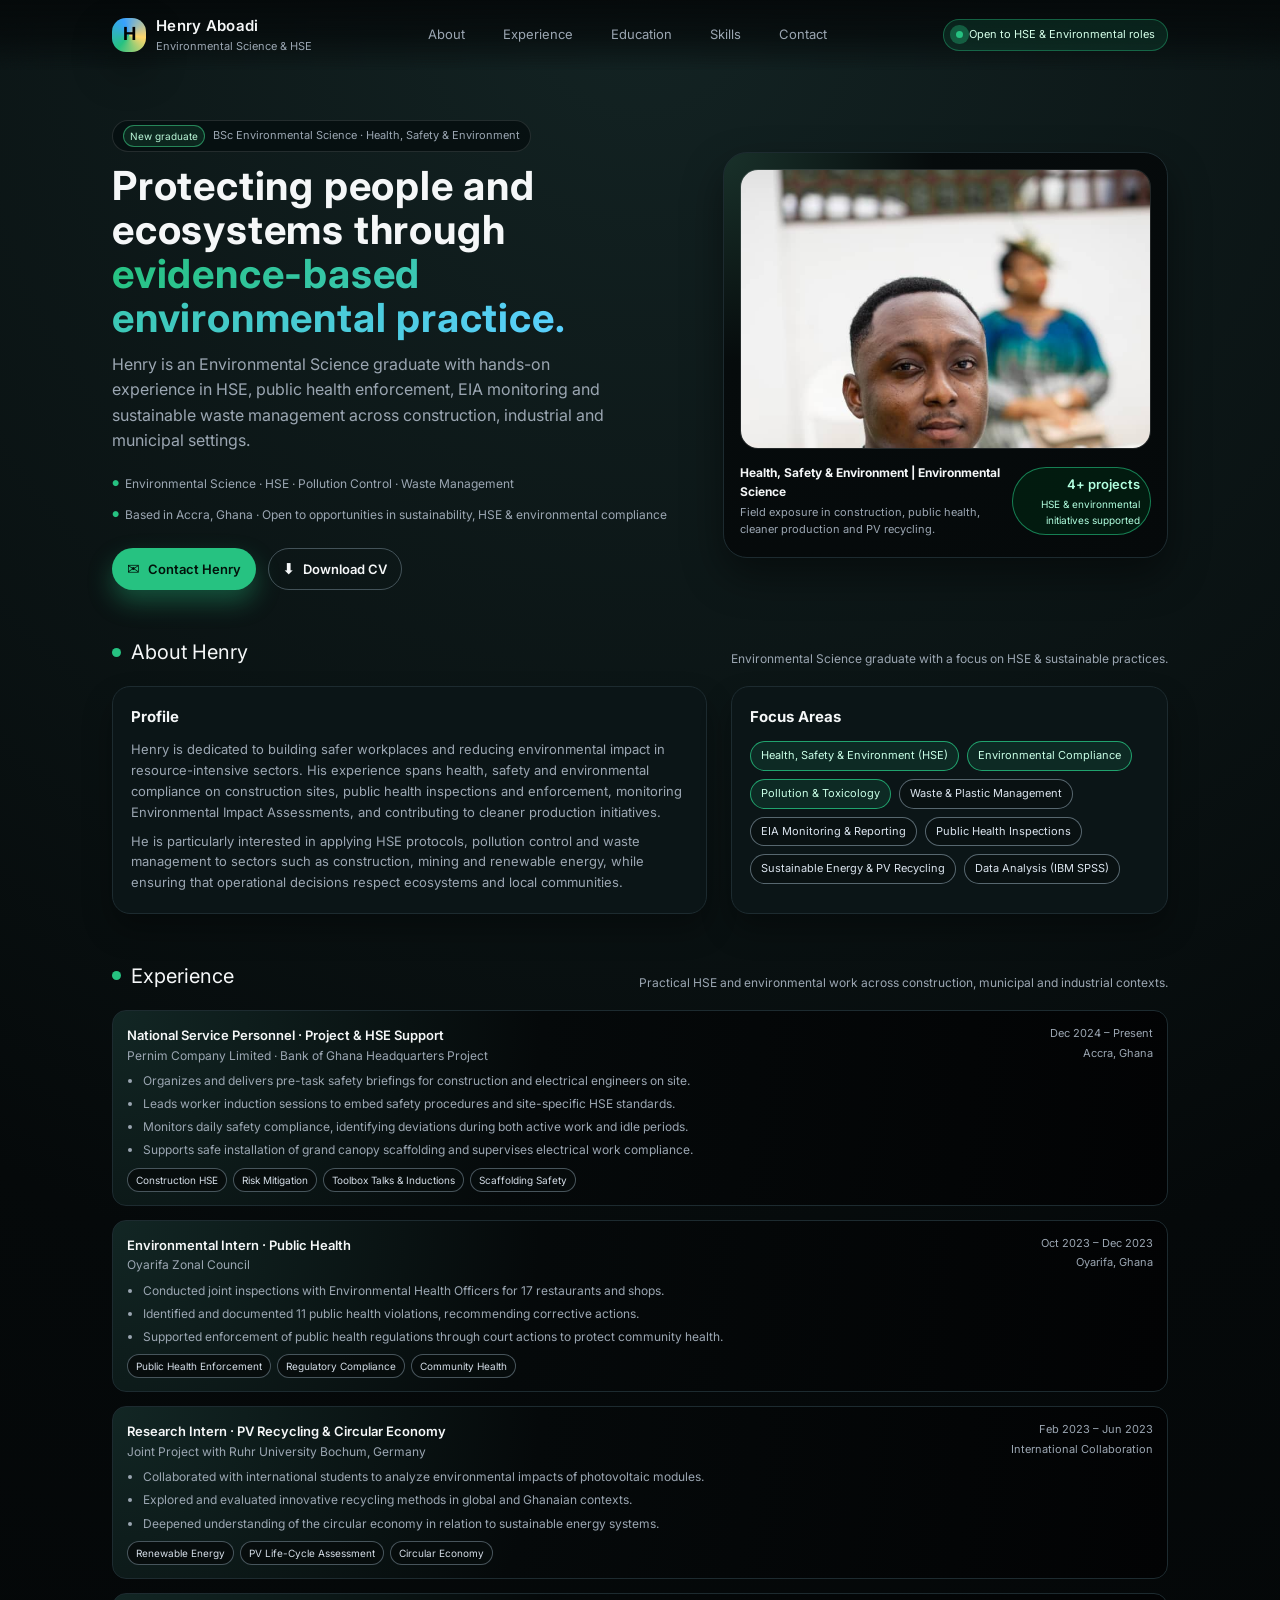
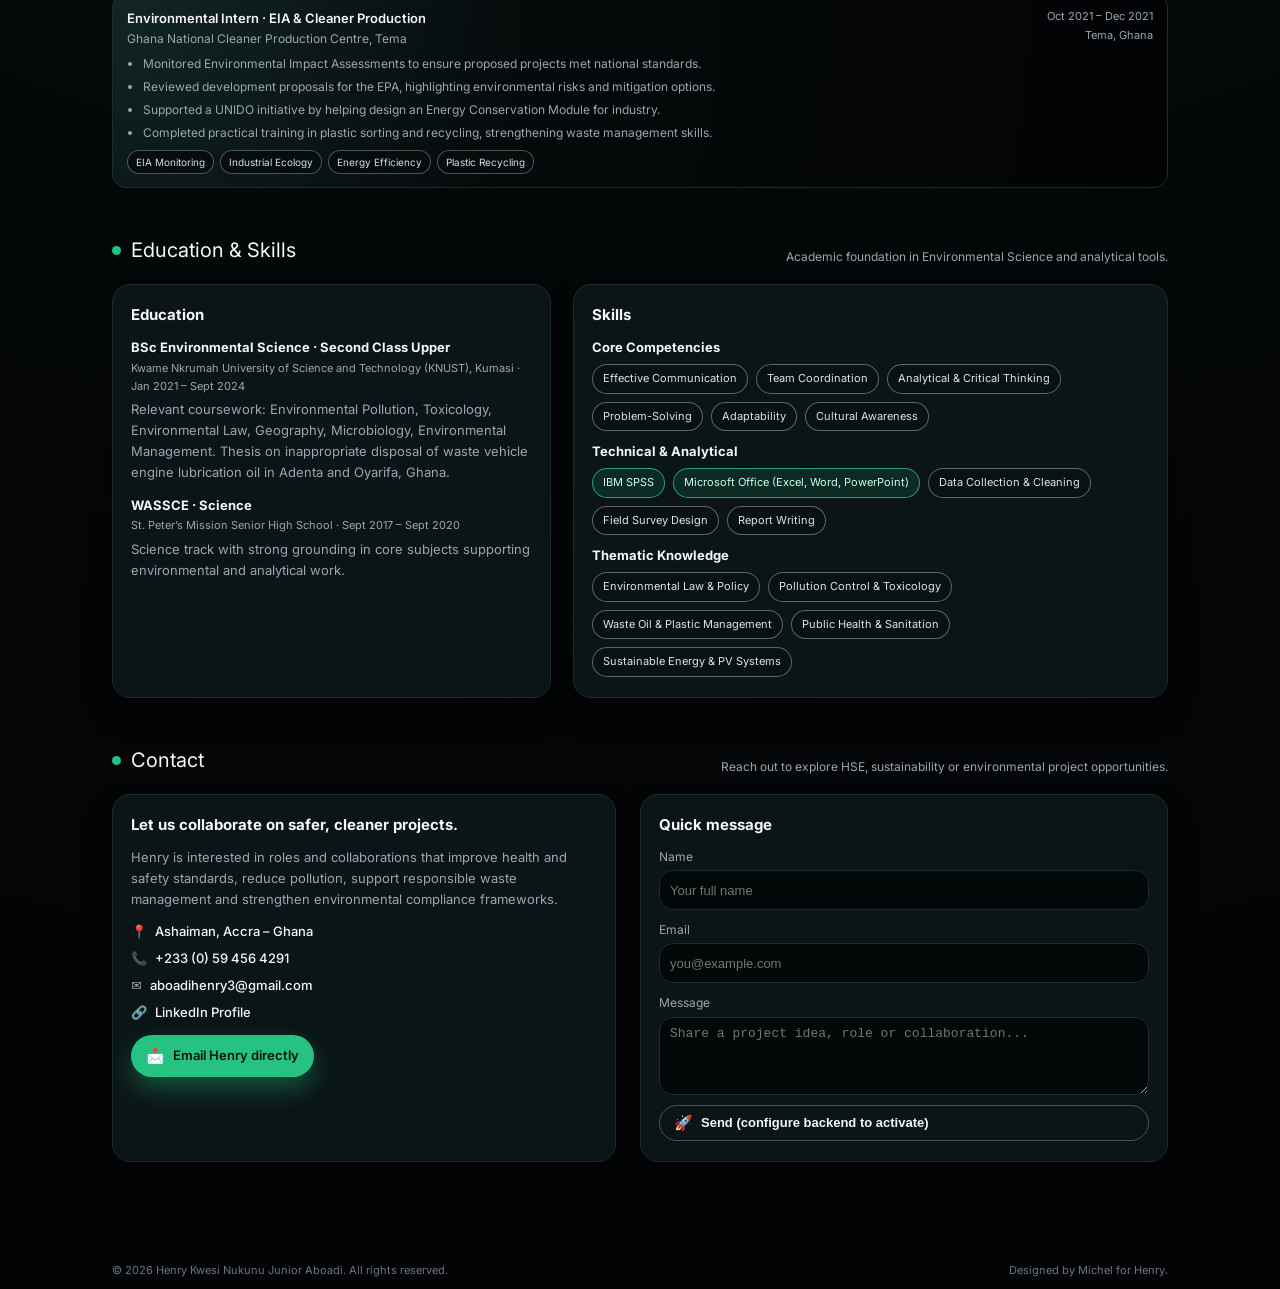
==== portfolio/index.html @ 94f95f3b "Add initial HTML structure for portfolio website" ====
<!DOCTYPE html>
<html lang="en">
<head>
  <meta charset="UTF-8" />
  <title>Henry Aboadi | Environmental Science Portfolio</title>
  <meta name="viewport" content="width=device-width, initial-scale=1.0" />
  <meta
    name="description"
    content="Portfolio of Henry Kwesi Nukunu Junior Aboadi, Environmental Science graduate specializing in HSE, environmental compliance, pollution control and waste management."
  />
  <link rel="preconnect" href="https://fonts.googleapis.com">
  <link rel="preconnect" href="https://fonts.gstatic.com" crossorigin>
  <link
    href="https://fonts.googleapis.com/css2?family=Inter:wght@300;400;500;600;700&display=swap"
    rel="stylesheet"
  />
  <style>
    :root {
      --bg: #05090a;
      --bg-alt: #0b1517;
      --card: #0f1d20;
      --accent: #26c281;
      --accent-soft: rgba(38, 194, 129, 0.12);
      --text: #f5f7f8;
      --muted: #9ba6b2;
      --border: #1d2b30;
      --danger: #ffb55a;
      --shadow-soft: 0 18px 40px rgba(0, 0, 0, 0.44);
      --radius-xl: 24px;
      --radius-lg: 18px;
      --radius-pill: 999px;
      --transition-fast: 180ms ease-out;
    }

    * {
      box-sizing: border-box;
      margin: 0;
      padding: 0;
    }

    body {
      font-family: "Inter", system-ui, -apple-system, BlinkMacSystemFont,
        "Segoe UI", sans-serif;
      background: radial-gradient(circle at top, #132323 0, #05090a 45%, #020304 100%);
      color: var(--text);
      min-height: 100vh;
      line-height: 1.6;
      scroll-behavior: smooth;
    }

    a {
      color: inherit;
      text-decoration: none;
    }

    img {
      max-width: 100%;
      display: block;
    }

    /* Layout */
    .page {
      max-width: 1120px;
      margin: 0 auto;
      padding: 20px clamp(20px, 4vw, 32px) 60px;
    }

    header {
      position: sticky;
      top: 0;
      z-index: 50;
      backdrop-filter: blur(18px);
      background: linear-gradient(
        to bottom,
        rgba(5, 9, 10, 0.95),
        rgba(5, 9, 10, 0.7),
        transparent
      );
    }

    .nav {
      max-width: 1120px;
      margin: 0 auto;
      padding: 14px clamp(20px, 4vw, 32px);
      display: flex;
      align-items: center;
      justify-content: space-between;
      gap: 16px;
    }

    .nav-left {
      display: flex;
      align-items: center;
      gap: 10px;
    }

    .nav-logo {
      width: 34px;
      height: 34px;
      border-radius: 14px;
      background: conic-gradient(
        from 220deg,
        #26c281,
        #38a1ff,
        #ffd66b,
        #26c281
      );
      display: flex;
      align-items: center;
      justify-content: center;
      box-shadow: var(--shadow-soft);
      font-size: 18px;
      font-weight: 700;
      color: #020304;
    }

    .nav-title {
      display: flex;
      flex-direction: column;
    }

    .nav-title span:first-child {
      font-size: 15px;
      font-weight: 600;
      letter-spacing: 0.02em;
    }

    .nav-title span:last-child {
      font-size: 11px;
      color: var(--muted);
    }

    .nav-links {
      display: flex;
      gap: 18px;
      font-size: 13px;
      color: var(--muted);
    }

    .nav-links a {
      padding: 6px 10px;
      border-radius: 999px;
      transition: background var(--transition-fast), color var(--transition-fast),
        transform var(--transition-fast);
    }

    .nav-links a:hover {
      background: rgba(255, 255, 255, 0.06);
      color: var(--text);
      transform: translateY(-1px);
    }

    .nav-cta {
      display: flex;
      align-items: center;
      gap: 10px;
    }

    .pill {
      padding: 6px 12px;
      border-radius: var(--radius-pill);
      background: var(--accent-soft);
      border: 1px solid rgba(38, 194, 129, 0.4);
      font-size: 11px;
      color: #d5ffe9;
      display: inline-flex;
      align-items: center;
      gap: 6px;
    }

    .pill-dot {
      width: 7px;
      height: 7px;
      border-radius: 999px;
      background: var(--accent);
      box-shadow: 0 0 0 6px rgba(38, 194, 129, 0.36);
    }

    .btn {
      border-radius: var(--radius-pill);
      font-size: 13px;
      padding: 8px 14px;
      border: 1px solid transparent;
      display: inline-flex;
      align-items: center;
      gap: 8px;
      cursor: pointer;
      background: var(--accent);
      color: #02120a;
      font-weight: 600;
      box-shadow: 0 12px 25px rgba(38, 194, 129, 0.35);
      transition: transform 160ms ease-out, box-shadow 160ms ease-out,
        background 160ms ease-out;
    }

    .btn span.icon {
      display: inline-flex;
      font-size: 15px;
    }

    .btn:hover {
      transform: translateY(-2px);
      box-shadow: 0 16px 36px rgba(38, 194, 129, 0.45);
      background: #31d78f;
    }

    .btn-ghost {
      background: transparent;
      color: var(--text);
      box-shadow: none;
      border-color: rgba(151, 173, 188, 0.4);
    }

    .btn-ghost:hover {
      background: rgba(255, 255, 255, 0.06);
      border-color: rgba(255, 255, 255, 0.4);
    }

    /* Hero */

    .hero {
      margin-top: 30px;
      display: grid;
      grid-template-columns: minmax(0, 3fr) minmax(0, 2.3fr);
      gap: 30px;
      align-items: center;
    }

    .hero-eyebrow {
      display: inline-flex;
      align-items: center;
      gap: 8px;
      padding: 4px 10px;
      border-radius: var(--radius-pill);
      border: 1px solid rgba(255, 255, 255, 0.12);
      background: rgba(6, 15, 16, 0.88);
      color: var(--muted);
      font-size: 11px;
      margin-bottom: 12px;
    }

    .hero-eyebrow span.badge {
      font-size: 10px;
      padding: 2px 6px;
      border-radius: var(--radius-pill);
      background: rgba(58, 199, 128, 0.12);
      color: #baf7d8;
      border: 1px solid rgba(58, 199, 128, 0.6);
    }

    .hero-title {
      font-size: clamp(32px, 4vw, 40px);
      line-height: 1.1;
      margin-bottom: 12px;
      letter-spacing: 0.02em;
    }

    .hero-title span.accent {
      background: linear-gradient(120deg, #26c281, #5ad0ff);
      -webkit-background-clip: text;
      color: transparent;
    }

    .hero-subtitle {
      font-size: 16px;
      color: var(--muted);
      margin-bottom: 20px;
      max-width: 520px;
    }

    .hero-meta {
      display: flex;
      flex-wrap: wrap;
      gap: 12px;
      margin-bottom: 24px;
      font-size: 12px;
      color: var(--muted);
    }

    .hero-meta span {
      display: inline-flex;
      align-items: center;
      gap: 6px;
    }

    .hero-meta span::before {
      content: "●";
      font-size: 8px;
      color: var(--accent);
    }

    .hero-actions {
      display: flex;
      flex-wrap: wrap;
      gap: 12px;
    }

    .hero-right {
      position: relative;
    }

    .hero-card {
      border-radius: var(--radius-xl);
      overflow: hidden;
      background: radial-gradient(circle at top left, #19312a 0, #060b0c 35%, #05090a 100%);
      border: 1px solid var(--border);
      box-shadow: var(--shadow-soft);
      padding: 16px 16px 18px;
    }

    .hero-photo {
      border-radius: 18px;
      overflow: hidden;
      border: 1px solid rgba(255, 255, 255, 0.12);
      max-height: 280px;
    }

    .hero-photo img {
      width: 100%;
      height: 100%;
      object-fit: cover;
    }

    .hero-card-footer {
      margin-top: 14px;
      display: flex;
      justify-content: space-between;
      align-items: center;
      gap: 12px;
      font-size: 11px;
      color: var(--muted);
    }

    .hero-tagline {
      display: flex;
      flex-direction: column;
      gap: 2px;
    }

    .hero-tagline strong {
      font-size: 12px;
      color: var(--text);
    }

    .stat-chip {
      padding: 6px 10px;
      border-radius: var(--radius-pill);
      background: rgba(3, 29, 16, 0.9);
      border: 1px solid rgba(35, 196, 129, 0.6);
      color: #b2ffe0;
      display: inline-flex;
      flex-direction: column;
      gap: 2px;
      text-align: right;
    }

    .stat-chip span.value {
      font-size: 13px;
      font-weight: 600;
    }

    .stat-chip span.label {
      font-size: 10px;
    }

    /* Sections */

    section {
      margin-top: 46px;
    }

    .section-header {
      display: flex;
      justify-content: space-between;
      align-items: flex-end;
      gap: 12px;
      margin-bottom: 18px;
    }

    .section-title {
      font-size: 20px;
      display: flex;
      align-items: center;
      gap: 10px;
    }

    .section-title span.dot {
      width: 9px;
      height: 9px;
      border-radius: 999px;
      background: var(--accent);
    }

    .section-caption {
      font-size: 12px;
      color: var(--muted);
    }

    /* About */

    .about-grid {
      display: grid;
      grid-template-columns: minmax(0, 3fr) minmax(0, 2.2fr);
      gap: 24px;
    }

    .card {
      background: var(--bg-alt);
      border-radius: var(--radius-lg);
      border: 1px solid var(--border);
      padding: 18px 18px 20px;
      box-shadow: 0 16px 30px rgba(0, 0, 0, 0.32);
    }

    .card h3 {
      font-size: 15px;
      margin-bottom: 10px;
    }

    .card p {
      font-size: 13px;
      color: var(--muted);
    }

    .pill-row {
      display: flex;
      flex-wrap: wrap;
      gap: 8px;
      margin-top: 12px;
    }

    .chip {
      padding: 5px 10px;
      border-radius: var(--radius-pill);
      border: 1px solid rgba(151, 173, 188, 0.55);
      background: rgba(9, 17, 18, 0.9);
      font-size: 11px;
      color: #dbe4ee;
    }

    .chip.accent {
      border-color: rgba(38, 194, 129, 0.8);
      background: rgba(38, 194, 129, 0.12);
      color: #c9ffe7;
    }

    /* Experience */

    .timeline {
      display: grid;
      gap: 14px;
    }

    .timeline-item {
      border-radius: calc(var(--radius-lg) - 4px);
      border: 1px solid var(--border);
      background: radial-gradient(circle at top left, #122624 0, #05090a 40%, #020304 100%);
      padding: 14px 14px 13px;
      position: relative;
      overflow: hidden;
    }

    .timeline-item::before {
      content: "";
      position: absolute;
      inset: 0;
      background: linear-gradient(
        120deg,
        rgba(38, 194, 129, 0.16),
        transparent 38%
      );
      opacity: 0;
      pointer-events: none;
      transition: opacity var(--transition-fast);
    }

    .timeline-item:hover::before {
      opacity: 1;
    }

    .timeline-header {
      display: flex;
      justify-content: space-between;
      gap: 12px;
      margin-bottom: 4px;
    }

    .timeline-role {
      font-size: 13px;
      font-weight: 600;
    }

    .timeline-company {
      font-size: 12px;
      color: var(--muted);
    }

    .timeline-meta {
      font-size: 11px;
      color: var(--muted);
      display: flex;
      flex-direction: column;
      align-items: flex-end;
      gap: 2px;
    }

    .timeline-tags {
      margin-top: 8px;
      display: flex;
      flex-wrap: wrap;
      gap: 6px;
    }

    .timeline-tags span {
      font-size: 10px;
      padding: 3px 8px;
      border-radius: var(--radius-pill);
      border: 1px solid rgba(151, 173, 188, 0.45);
      color: #d4dde7;
      background: rgba(7, 13, 13, 0.9);
    }

    .timeline ul {
      margin-top: 6px;
      padding-left: 16px;
      font-size: 12px;
      color: var(--muted);
    }

    .timeline li {
      margin-bottom: 4px;
    }

    /* Education + Skills */

    .two-col {
      display: grid;
      grid-template-columns: minmax(0, 1.7fr) minmax(0, 2.3fr);
      gap: 22px;
    }

    .edu-item {
      font-size: 13px;
      margin-bottom: 12px;
    }

    .edu-item strong {
      display: block;
      margin-bottom: 2px;
    }

    .edu-meta {
      font-size: 11px;
      color: var(--muted);
      margin-bottom: 4px;
    }

    .skills-grid {
      display: grid;
      gap: 10px;
    }

    .skill-group h4 {
      font-size: 13px;
      margin-bottom: 6px;
    }

    .skill-group .pill-row {
      margin-top: 4px;
    }

    /* Contact */

    .contact-layout {
      display: grid;
      grid-template-columns: minmax(0, 2.1fr) minmax(0, 2.2fr);
      gap: 24px;
    }

    .contact-card p {
      font-size: 13px;
      color: var(--muted);
      margin-bottom: 12px;
    }

    .contact-details {
      font-size: 13px;
      display: grid;
      gap: 6px;
      margin-bottom: 12px;
    }

    .contact-details span {
      display: inline-flex;
      align-items: center;
      gap: 8px;
      color: var(--muted);
    }

    .contact-details span strong {
      color: var(--text);
      font-weight: 500;
    }

    .contact-form {
      display: grid;
      gap: 10px;
      font-size: 12px;
    }

    .field {
      display: grid;
      gap: 4px;
    }

    .field label {
      color: var(--muted);
    }

    .field input,
    .field textarea {
      border-radius: 14px;
      border: 1px solid var(--border);
      background: rgba(2, 7, 7, 0.9);
      color: var(--text);
      font-size: 13px;
      padding: 8px 10px;
      outline: none;
      resize: vertical;
      min-height: 40px;
    }

    .field input:focus,
    .field textarea:focus {
      border-color: rgba(38, 194, 129, 0.9);
      box-shadow: 0 0 0 1px rgba(38, 194, 129, 0.3);
    }

    footer {
      max-width: 1120px;
      margin: 40px auto 10px;
      padding: 0 clamp(20px, 4vw, 32px);
      font-size: 11px;
      color: var(--muted);
      display: flex;
      flex-wrap: wrap;
      justify-content: space-between;
      gap: 8px;
      opacity: 0.7;
    }

    /* Responsive */

    @media (max-width: 880px) {
      .hero,
      .about-grid,
      .two-col,
      .contact-layout {
        grid-template-columns: minmax(0, 1fr);
      }

      .hero {
        margin-top: 24px;
      }

      .hero-right {
        order: -1;
      }

      .hero-card {
        max-width: 420px;
        margin: 0 auto;
      }
    }

    @media (max-width: 720px) {
      .nav {
        padding-inline: 18px;
      }

      .nav-links {
        display: none;
      }

      .page {
        padding-inline: 18px;
      }

      .hero-actions {
        flex-direction: column;
        align-items: stretch;
      }

      .btn,
      .btn-ghost {
        justify-content: center;
        width: 100%;
      }
    }
  </style>
</head>
<body>
  <header>
    <nav class="nav">
      <div class="nav-left">
        <div class="nav-logo">H</div>
        <div class="nav-title">
          <span>Henry Aboadi</span>
          <span>Environmental Science &amp; HSE</span>
        </div>
      </div>
      <div class="nav-links">
        <a href="#about">About</a>
        <a href="#experience">Experience</a>
        <a href="#education">Education</a>
        <a href="#skills">Skills</a>
        <a href="#contact">Contact</a>
      </div>
      <div class="nav-cta">
        <div class="pill">
          <span class="pill-dot"></span>
          Open to HSE &amp; Environmental roles
        </div>
      </div>
    </nav>
  </header>

  <main class="page">
    <!-- Hero -->
    <section class="hero" id="top">
      <div class="hero-left">
        <div class="hero-eyebrow">
          <span class="badge">New graduate</span>
          BSc Environmental Science · Health, Safety &amp; Environment
        </div>
        <h1 class="hero-title">
          Protecting people and ecosystems through
          <span class="accent">evidence-based environmental practice.</span>
        </h1>
        <p class="hero-subtitle">
          Henry is an Environmental Science graduate with hands-on experience in HSE,
          public health enforcement, EIA monitoring and sustainable waste management
          across construction, industrial and municipal settings.
        </p>
        <div class="hero-meta">
          <span>Environmental Science · HSE · Pollution Control · Waste Management</span>
          <span>Based in Accra, Ghana · Open to opportunities in sustainability, HSE &amp; environmental compliance</span>
        </div>
        <div class="hero-actions">
          <a href="mailto:aboadihenry3@gmail.com" class="btn">
            <span class="icon">✉️</span>
            Contact Henry
          </a>
          <a href="HENRY ABOADI-CV & Certificate.pdf" class="btn btn-ghost" target="_blank">
            <span class="icon">⬇️</span>
            Download CV
          </a>
        </div>
      </div>

      <div class="hero-right">
        <article class="hero-card" aria-label="Portrait of Henry Aboadi">
          <div class="hero-photo">
            <img src="image/Henry_Aboadi.jpg" alt="Henry Aboadi at an event" />
          </div>
          <div class="hero-card-footer">
            <div class="hero-tagline">
              <strong>Health, Safety &amp; Environment | Environmental Science</strong>
              <span>Field exposure in construction, public health, cleaner production and PV recycling.</span>
            </div>
            <div class="stat-chip">
              <span class="value">4+ projects</span>
              <span class="label">HSE &amp; environmental initiatives supported</span>
            </div>
          </div>
        </article>
      </div>
    </section>

    <!-- About -->
    <section id="about">
      <div class="section-header">
        <div class="section-title">
          <span class="dot"></span>
          <span>About Henry</span>
        </div>
        <p class="section-caption">Environmental Science graduate with a focus on HSE &amp; sustainable practices.</p>
      </div>

      <div class="about-grid">
        <article class="card">
          <h3>Profile</h3>
          <p>
            Henry is dedicated to building safer workplaces and reducing environmental impact in
            resource-intensive sectors. His experience spans health, safety and environmental
            compliance on construction sites, public health inspections and enforcement, monitoring
            Environmental Impact Assessments, and contributing to cleaner production initiatives.
          </p>
          <p style="margin-top:8px;">
            He is particularly interested in applying HSE protocols, pollution control and waste
            management to sectors such as construction, mining and renewable energy, while ensuring
            that operational decisions respect ecosystems and local communities.
          </p>
        </article>

        <article class="card">
          <h3>Focus Areas</h3>
          <div class="pill-row">
            <span class="chip accent">Health, Safety &amp; Environment (HSE)</span>
            <span class="chip accent">Environmental Compliance</span>
            <span class="chip accent">Pollution &amp; Toxicology</span>
            <span class="chip">Waste &amp; Plastic Management</span>
            <span class="chip">EIA Monitoring &amp; Reporting</span>
            <span class="chip">Public Health Inspections</span>
            <span class="chip">Sustainable Energy &amp; PV Recycling</span>
            <span class="chip">Data Analysis (IBM SPSS)</span>
          </div>
        </article>
      </div>
    </section>

    <!-- Experience -->
    <section id="experience">
      <div class="section-header">
        <div class="section-title">
          <span class="dot"></span>
          <span>Experience</span>
        </div>
        <p class="section-caption">Practical HSE and environmental work across construction, municipal and industrial contexts.</p>
      </div>

      <div class="timeline">
        <!-- Pernim -->
        <article class="timeline-item">
          <div class="timeline-header">
            <div>
              <div class="timeline-role">National Service Personnel · Project &amp; HSE Support</div>
              <div class="timeline-company">Pernim Company Limited · Bank of Ghana Headquarters Project</div>
            </div>
            <div class="timeline-meta">
              <span>Dec 2024 – Present</span>
              <span>Accra, Ghana</span>
            </div>
          </div>
          <ul>
            <li>Organizes and delivers pre-task safety briefings for construction and electrical engineers on site.</li>
            <li>Leads worker induction sessions to embed safety procedures and site-specific HSE standards.</li>
            <li>Monitors daily safety compliance, identifying deviations during both active work and idle periods.</li>
            <li>Supports safe installation of grand canopy scaffolding and supervises electrical work compliance.</li>
          </ul>
          <div class="timeline-tags">
            <span>Construction HSE</span>
            <span>Risk Mitigation</span>
            <span>Toolbox Talks &amp; Inductions</span>
            <span>Scaffolding Safety</span>
          </div>
        </article>

        <!-- Oyarifa Zonal Council -->
        <article class="timeline-item">
          <div class="timeline-header">
            <div>
              <div class="timeline-role">Environmental Intern · Public Health</div>
              <div class="timeline-company">Oyarifa Zonal Council</div>
            </div>
            <div class="timeline-meta">
              <span>Oct 2023 – Dec 2023</span>
              <span>Oyarifa, Ghana</span>
            </div>
          </div>
          <ul>
            <li>Conducted joint inspections with Environmental Health Officers for 17 restaurants and shops.</li>
            <li>Identified and documented 11 public health violations, recommending corrective actions.</li>
            <li>Supported enforcement of public health regulations through court actions to protect community health.</li>
          </ul>
          <div class="timeline-tags">
            <span>Public Health Enforcement</span>
            <span>Regulatory Compliance</span>
            <span>Community Health</span>
          </div>
        </article>

        <!-- PV Recycling / Bochum -->
        <article class="timeline-item">
          <div class="timeline-header">
            <div>
              <div class="timeline-role">Research Intern · PV Recycling &amp; Circular Economy</div>
              <div class="timeline-company">Joint Project with Ruhr University Bochum, Germany</div>
            </div>
            <div class="timeline-meta">
              <span>Feb 2023 – Jun 2023</span>
              <span>International Collaboration</span>
            </div>
          </div>
          <ul>
            <li>Collaborated with international students to analyze environmental impacts of photovoltaic modules.</li>
            <li>Explored and evaluated innovative recycling methods in global and Ghanaian contexts.</li>
            <li>Deepened understanding of the circular economy in relation to sustainable energy systems.</li>
          </ul>
          <div class="timeline-tags">
            <span>Renewable Energy</span>
            <span>PV Life-Cycle Assessment</span>
            <span>Circular Economy</span>
          </div>
        </article>

        <!-- GNCP -->
        <article class="timeline-item">
          <div class="timeline-header">
            <div>
              <div class="timeline-role">Environmental Intern · EIA &amp; Cleaner Production</div>
              <div class="timeline-company">Ghana National Cleaner Production Centre, Tema</div>
            </div>
            <div class="timeline-meta">
              <span>Oct 2021 – Dec 2021</span>
              <span>Tema, Ghana</span>
            </div>
          </div>
          <ul>
            <li>Monitored Environmental Impact Assessments to ensure proposed projects met national standards.</li>
            <li>Reviewed development proposals for the EPA, highlighting environmental risks and mitigation options.</li>
            <li>Supported a UNIDO initiative by helping design an Energy Conservation Module for industry.</li>
            <li>Completed practical training in plastic sorting and recycling, strengthening waste management skills.</li>
          </ul>
          <div class="timeline-tags">
            <span>EIA Monitoring</span>
            <span>Industrial Ecology</span>
            <span>Energy Efficiency</span>
            <span>Plastic Recycling</span>
          </div>
        </article>
      </div>
    </section>

    <!-- Education & Skills -->
    <section id="education">
      <div class="section-header">
        <div class="section-title">
          <span class="dot"></span>
          <span>Education &amp; Skills</span>
        </div>
        <p class="section-caption">Academic foundation in Environmental Science and analytical tools.</p>
      </div>

      <div class="two-col">
        <article class="card">
          <h3>Education</h3>
          <div class="edu-item">
            <strong>BSc Environmental Science · Second Class Upper</strong>
            <div class="edu-meta">
              Kwame Nkrumah University of Science and Technology (KNUST), Kumasi · Jan 2021 – Sept 2024
            </div>
            <p>
              Relevant coursework: Environmental Pollution, Toxicology, Environmental Law, Geography, Microbiology,
              Environmental Management. Thesis on inappropriate disposal of waste vehicle engine lubrication oil in Adenta
              and Oyarifa, Ghana.
            </p>
          </div>

          <div class="edu-item">
            <strong>WASSCE · Science</strong>
            <div class="edu-meta">
              St. Peter’s Mission Senior High School · Sept 2017 – Sept 2020
            </div>
            <p>Science track with strong grounding in core subjects supporting environmental and analytical work.</p>
          </div>
        </article>

        <article class="card" id="skills">
          <h3>Skills</h3>
          <div class="skills-grid">
            <div class="skill-group">
              <h4>Core Competencies</h4>
              <div class="pill-row">
                <span class="chip">Effective Communication</span>
                <span class="chip">Team Coordination</span>
                <span class="chip">Analytical &amp; Critical Thinking</span>
                <span class="chip">Problem-Solving</span>
                <span class="chip">Adaptability</span>
                <span class="chip">Cultural Awareness</span>
              </div>
            </div>
            <div class="skill-group">
              <h4>Technical &amp; Analytical</h4>
              <div class="pill-row">
                <span class="chip accent">IBM SPSS</span>
                <span class="chip accent">Microsoft Office (Excel, Word, PowerPoint)</span>
                <span class="chip">Data Collection &amp; Cleaning</span>
                <span class="chip">Field Survey Design</span>
                <span class="chip">Report Writing</span>
              </div>
            </div>
            <div class="skill-group">
              <h4>Thematic Knowledge</h4>
              <div class="pill-row">
                <span class="chip">Environmental Law &amp; Policy</span>
                <span class="chip">Pollution Control &amp; Toxicology</span>
                <span class="chip">Waste Oil &amp; Plastic Management</span>
                <span class="chip">Public Health &amp; Sanitation</span>
                <span class="chip">Sustainable Energy &amp; PV Systems</span>
              </div>
            </div>
          </div>
        </article>
      </div>
    </section>

    <!-- Contact -->
    <section id="contact">
      <div class="section-header">
        <div class="section-title">
          <span class="dot"></span>
          <span>Contact</span>
        </div>
        <p class="section-caption">Reach out to explore HSE, sustainability or environmental project opportunities.</p>
      </div>

      <div class="contact-layout">
        <article class="card contact-card">
          <h3>Let us collaborate on safer, cleaner projects.</h3>
          <p>
            Henry is interested in roles and collaborations that improve health and safety standards, reduce pollution,
            support responsible waste management and strengthen environmental compliance frameworks.
          </p>

          <div class="contact-details">
            <span>
              📍 <strong>Ashaiman, Accra – Ghana</strong>
            </span>
            <span>
              📞 <strong>+233 (0) 59 456 4291</strong>
            </span>
            <span>
              ✉️ <a href="mailto:aboadihenry3@gmail.com"><strong>aboadihenry3@gmail.com</strong></a>
            </span>
            <span>
              🔗 <a href="https://www.linkedin.com/in/henry-aboadi-65330a25a" target="_blank"><strong>LinkedIn Profile</strong></a>
            </span>
          </div>

          <a href="mailto:aboadihenry3@gmail.com?subject=Environmental%20Science%20Opportunity%20for%20Henry%20Aboadi" class="btn">
            <span class="icon">📩</span>
            Email Henry directly
          </a>
        </article>

        <article class="card">
          <h3>Quick message</h3>
          <!-- This is a static form; wire it up to a backend or form service if needed -->
          <form class="contact-form">
            <div class="field">
              <label for="name">Name</label>
              <input id="name" type="text" placeholder="Your full name" />
            </div>
            <div class="field">
              <label for="email">Email</label>
              <input id="email" type="email" placeholder="you@example.com" />
            </div>
            <div class="field">
              <label for="message">Message</label>
              <textarea id="message" rows="4" placeholder="Share a project idea, role or collaboration..."></textarea>
            </div>
            <button type="submit" class="btn btn-ghost">
              <span class="icon">🚀</span>
              Send (configure backend to activate)
            </button>
          </form>
        </article>
      </div>
    </section>
  </main>

  <footer>
    <span>© <span id="year"></span> Henry Kwesi Nukunu Junior Aboadi. All rights reserved.</span>
    <span>Designed by Michel for Henry.</span>
  </footer>

  <script>
    // Simple script to keep year current
    document.getElementById("year").textContent = new Date().getFullYear();
  </script>
</body>
</html>
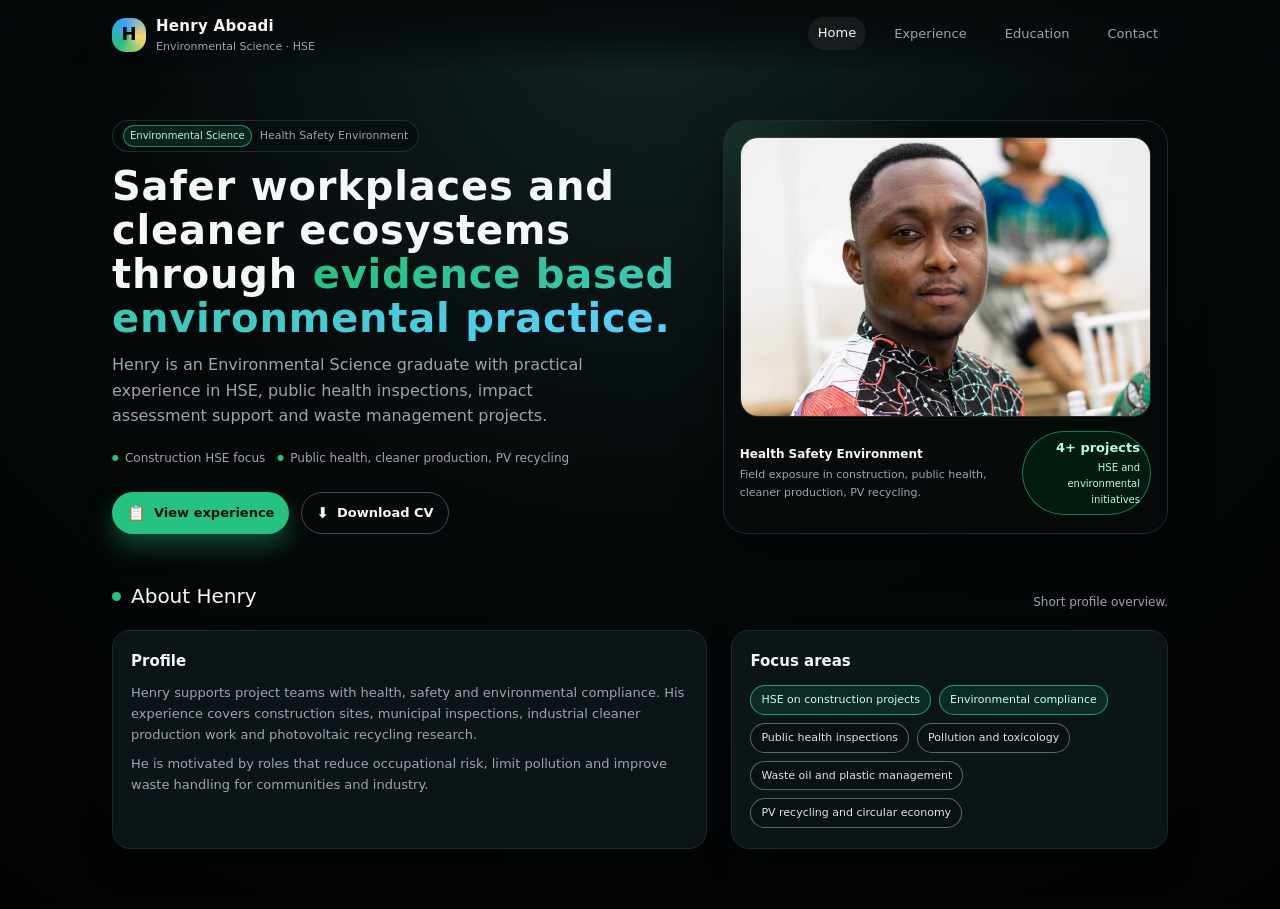
==== commit af0cfc5b: "Add initial styles for portfolio layout and components" ====
--- a/portfolio/index.html
+++ b/portfolio/index.html
@@ -2,702 +2,9 @@
 <html lang="en">
 <head>
   <meta charset="UTF-8" />
-  <title>Henry Aboadi | Environmental Science Portfolio</title>
+  <title>Henry Aboadi | Environmental Science</title>
   <meta name="viewport" content="width=device-width, initial-scale=1.0" />
-  <meta
-    name="description"
-    content="Portfolio of Henry Kwesi Nukunu Junior Aboadi, Environmental Science graduate specializing in HSE, environmental compliance, pollution control and waste management."
-  />
-  <link rel="preconnect" href="https://fonts.googleapis.com">
-  <link rel="preconnect" href="https://fonts.gstatic.com" crossorigin>
-  <link
-    href="https://fonts.googleapis.com/css2?family=Inter:wght@300;400;500;600;700&display=swap"
-    rel="stylesheet"
-  />
-  <style>
-    :root {
-      --bg: #05090a;
-      --bg-alt: #0b1517;
-      --card: #0f1d20;
-      --accent: #26c281;
-      --accent-soft: rgba(38, 194, 129, 0.12);
-      --text: #f5f7f8;
-      --muted: #9ba6b2;
-      --border: #1d2b30;
-      --danger: #ffb55a;
-      --shadow-soft: 0 18px 40px rgba(0, 0, 0, 0.44);
-      --radius-xl: 24px;
-      --radius-lg: 18px;
-      --radius-pill: 999px;
-      --transition-fast: 180ms ease-out;
-    }
-
-    * {
-      box-sizing: border-box;
-      margin: 0;
-      padding: 0;
-    }
-
-    body {
-      font-family: "Inter", system-ui, -apple-system, BlinkMacSystemFont,
-        "Segoe UI", sans-serif;
-      background: radial-gradient(circle at top, #132323 0, #05090a 45%, #020304 100%);
-      color: var(--text);
-      min-height: 100vh;
-      line-height: 1.6;
-      scroll-behavior: smooth;
-    }
-
-    a {
-      color: inherit;
-      text-decoration: none;
-    }
-
-    img {
-      max-width: 100%;
-      display: block;
-    }
-
-    /* Layout */
-    .page {
-      max-width: 1120px;
-      margin: 0 auto;
-      padding: 20px clamp(20px, 4vw, 32px) 60px;
-    }
-
-    header {
-      position: sticky;
-      top: 0;
-      z-index: 50;
-      backdrop-filter: blur(18px);
-      background: linear-gradient(
-        to bottom,
-        rgba(5, 9, 10, 0.95),
-        rgba(5, 9, 10, 0.7),
-        transparent
-      );
-    }
-
-    .nav {
-      max-width: 1120px;
-      margin: 0 auto;
-      padding: 14px clamp(20px, 4vw, 32px);
-      display: flex;
-      align-items: center;
-      justify-content: space-between;
-      gap: 16px;
-    }
-
-    .nav-left {
-      display: flex;
-      align-items: center;
-      gap: 10px;
-    }
-
-    .nav-logo {
-      width: 34px;
-      height: 34px;
-      border-radius: 14px;
-      background: conic-gradient(
-        from 220deg,
-        #26c281,
-        #38a1ff,
-        #ffd66b,
-        #26c281
-      );
-      display: flex;
-      align-items: center;
-      justify-content: center;
-      box-shadow: var(--shadow-soft);
-      font-size: 18px;
-      font-weight: 700;
-      color: #020304;
-    }
-
-    .nav-title {
-      display: flex;
-      flex-direction: column;
-    }
-
-    .nav-title span:first-child {
-      font-size: 15px;
-      font-weight: 600;
-      letter-spacing: 0.02em;
-    }
-
-    .nav-title span:last-child {
-      font-size: 11px;
-      color: var(--muted);
-    }
-
-    .nav-links {
-      display: flex;
-      gap: 18px;
-      font-size: 13px;
-      color: var(--muted);
-    }
-
-    .nav-links a {
-      padding: 6px 10px;
-      border-radius: 999px;
-      transition: background var(--transition-fast), color var(--transition-fast),
-        transform var(--transition-fast);
-    }
-
-    .nav-links a:hover {
-      background: rgba(255, 255, 255, 0.06);
-      color: var(--text);
-      transform: translateY(-1px);
-    }
-
-    .nav-cta {
-      display: flex;
-      align-items: center;
-      gap: 10px;
-    }
-
-    .pill {
-      padding: 6px 12px;
-      border-radius: var(--radius-pill);
-      background: var(--accent-soft);
-      border: 1px solid rgba(38, 194, 129, 0.4);
-      font-size: 11px;
-      color: #d5ffe9;
-      display: inline-flex;
-      align-items: center;
-      gap: 6px;
-    }
-
-    .pill-dot {
-      width: 7px;
-      height: 7px;
-      border-radius: 999px;
-      background: var(--accent);
-      box-shadow: 0 0 0 6px rgba(38, 194, 129, 0.36);
-    }
-
-    .btn {
-      border-radius: var(--radius-pill);
-      font-size: 13px;
-      padding: 8px 14px;
-      border: 1px solid transparent;
-      display: inline-flex;
-      align-items: center;
-      gap: 8px;
-      cursor: pointer;
-      background: var(--accent);
-      color: #02120a;
-      font-weight: 600;
-      box-shadow: 0 12px 25px rgba(38, 194, 129, 0.35);
-      transition: transform 160ms ease-out, box-shadow 160ms ease-out,
-        background 160ms ease-out;
-    }
-
-    .btn span.icon {
-      display: inline-flex;
-      font-size: 15px;
-    }
-
-    .btn:hover {
-      transform: translateY(-2px);
-      box-shadow: 0 16px 36px rgba(38, 194, 129, 0.45);
-      background: #31d78f;
-    }
-
-    .btn-ghost {
-      background: transparent;
-      color: var(--text);
-      box-shadow: none;
-      border-color: rgba(151, 173, 188, 0.4);
-    }
-
-    .btn-ghost:hover {
-      background: rgba(255, 255, 255, 0.06);
-      border-color: rgba(255, 255, 255, 0.4);
-    }
-
-    /* Hero */
-
-    .hero {
-      margin-top: 30px;
-      display: grid;
-      grid-template-columns: minmax(0, 3fr) minmax(0, 2.3fr);
-      gap: 30px;
-      align-items: center;
-    }
-
-    .hero-eyebrow {
-      display: inline-flex;
-      align-items: center;
-      gap: 8px;
-      padding: 4px 10px;
-      border-radius: var(--radius-pill);
-      border: 1px solid rgba(255, 255, 255, 0.12);
-      background: rgba(6, 15, 16, 0.88);
-      color: var(--muted);
-      font-size: 11px;
-      margin-bottom: 12px;
-    }
-
-    .hero-eyebrow span.badge {
-      font-size: 10px;
-      padding: 2px 6px;
-      border-radius: var(--radius-pill);
-      background: rgba(58, 199, 128, 0.12);
-      color: #baf7d8;
-      border: 1px solid rgba(58, 199, 128, 0.6);
-    }
-
-    .hero-title {
-      font-size: clamp(32px, 4vw, 40px);
-      line-height: 1.1;
-      margin-bottom: 12px;
-      letter-spacing: 0.02em;
-    }
-
-    .hero-title span.accent {
-      background: linear-gradient(120deg, #26c281, #5ad0ff);
-      -webkit-background-clip: text;
-      color: transparent;
-    }
-
-    .hero-subtitle {
-      font-size: 16px;
-      color: var(--muted);
-      margin-bottom: 20px;
-      max-width: 520px;
-    }
-
-    .hero-meta {
-      display: flex;
-      flex-wrap: wrap;
-      gap: 12px;
-      margin-bottom: 24px;
-      font-size: 12px;
-      color: var(--muted);
-    }
-
-    .hero-meta span {
-      display: inline-flex;
-      align-items: center;
-      gap: 6px;
-    }
-
-    .hero-meta span::before {
-      content: "●";
-      font-size: 8px;
-      color: var(--accent);
-    }
-
-    .hero-actions {
-      display: flex;
-      flex-wrap: wrap;
-      gap: 12px;
-    }
-
-    .hero-right {
-      position: relative;
-    }
-
-    .hero-card {
-      border-radius: var(--radius-xl);
-      overflow: hidden;
-      background: radial-gradient(circle at top left, #19312a 0, #060b0c 35%, #05090a 100%);
-      border: 1px solid var(--border);
-      box-shadow: var(--shadow-soft);
-      padding: 16px 16px 18px;
-    }
-
-    .hero-photo {
-      border-radius: 18px;
-      overflow: hidden;
-      border: 1px solid rgba(255, 255, 255, 0.12);
-      max-height: 280px;
-    }
-
-    .hero-photo img {
-      width: 100%;
-      height: 100%;
-      object-fit: cover;
-    }
-
-    .hero-card-footer {
-      margin-top: 14px;
-      display: flex;
-      justify-content: space-between;
-      align-items: center;
-      gap: 12px;
-      font-size: 11px;
-      color: var(--muted);
-    }
-
-    .hero-tagline {
-      display: flex;
-      flex-direction: column;
-      gap: 2px;
-    }
-
-    .hero-tagline strong {
-      font-size: 12px;
-      color: var(--text);
-    }
-
-    .stat-chip {
-      padding: 6px 10px;
-      border-radius: var(--radius-pill);
-      background: rgba(3, 29, 16, 0.9);
-      border: 1px solid rgba(35, 196, 129, 0.6);
-      color: #b2ffe0;
-      display: inline-flex;
-      flex-direction: column;
-      gap: 2px;
-      text-align: right;
-    }
-
-    .stat-chip span.value {
-      font-size: 13px;
-      font-weight: 600;
-    }
-
-    .stat-chip span.label {
-      font-size: 10px;
-    }
-
-    /* Sections */
-
-    section {
-      margin-top: 46px;
-    }
-
-    .section-header {
-      display: flex;
-      justify-content: space-between;
-      align-items: flex-end;
-      gap: 12px;
-      margin-bottom: 18px;
-    }
-
-    .section-title {
-      font-size: 20px;
-      display: flex;
-      align-items: center;
-      gap: 10px;
-    }
-
-    .section-title span.dot {
-      width: 9px;
-      height: 9px;
-      border-radius: 999px;
-      background: var(--accent);
-    }
-
-    .section-caption {
-      font-size: 12px;
-      color: var(--muted);
-    }
-
-    /* About */
-
-    .about-grid {
-      display: grid;
-      grid-template-columns: minmax(0, 3fr) minmax(0, 2.2fr);
-      gap: 24px;
-    }
-
-    .card {
-      background: var(--bg-alt);
-      border-radius: var(--radius-lg);
-      border: 1px solid var(--border);
-      padding: 18px 18px 20px;
-      box-shadow: 0 16px 30px rgba(0, 0, 0, 0.32);
-    }
-
-    .card h3 {
-      font-size: 15px;
-      margin-bottom: 10px;
-    }
-
-    .card p {
-      font-size: 13px;
-      color: var(--muted);
-    }
-
-    .pill-row {
-      display: flex;
-      flex-wrap: wrap;
-      gap: 8px;
-      margin-top: 12px;
-    }
-
-    .chip {
-      padding: 5px 10px;
-      border-radius: var(--radius-pill);
-      border: 1px solid rgba(151, 173, 188, 0.55);
-      background: rgba(9, 17, 18, 0.9);
-      font-size: 11px;
-      color: #dbe4ee;
-    }
-
-    .chip.accent {
-      border-color: rgba(38, 194, 129, 0.8);
-      background: rgba(38, 194, 129, 0.12);
-      color: #c9ffe7;
-    }
-
-    /* Experience */
-
-    .timeline {
-      display: grid;
-      gap: 14px;
-    }
-
-    .timeline-item {
-      border-radius: calc(var(--radius-lg) - 4px);
-      border: 1px solid var(--border);
-      background: radial-gradient(circle at top left, #122624 0, #05090a 40%, #020304 100%);
-      padding: 14px 14px 13px;
-      position: relative;
-      overflow: hidden;
-    }
-
-    .timeline-item::before {
-      content: "";
-      position: absolute;
-      inset: 0;
-      background: linear-gradient(
-        120deg,
-        rgba(38, 194, 129, 0.16),
-        transparent 38%
-      );
-      opacity: 0;
-      pointer-events: none;
-      transition: opacity var(--transition-fast);
-    }
-
-    .timeline-item:hover::before {
-      opacity: 1;
-    }
-
-    .timeline-header {
-      display: flex;
-      justify-content: space-between;
-      gap: 12px;
-      margin-bottom: 4px;
-    }
-
-    .timeline-role {
-      font-size: 13px;
-      font-weight: 600;
-    }
-
-    .timeline-company {
-      font-size: 12px;
-      color: var(--muted);
-    }
-
-    .timeline-meta {
-      font-size: 11px;
-      color: var(--muted);
-      display: flex;
-      flex-direction: column;
-      align-items: flex-end;
-      gap: 2px;
-    }
-
-    .timeline-tags {
-      margin-top: 8px;
-      display: flex;
-      flex-wrap: wrap;
-      gap: 6px;
-    }
-
-    .timeline-tags span {
-      font-size: 10px;
-      padding: 3px 8px;
-      border-radius: var(--radius-pill);
-      border: 1px solid rgba(151, 173, 188, 0.45);
-      color: #d4dde7;
-      background: rgba(7, 13, 13, 0.9);
-    }
-
-    .timeline ul {
-      margin-top: 6px;
-      padding-left: 16px;
-      font-size: 12px;
-      color: var(--muted);
-    }
-
-    .timeline li {
-      margin-bottom: 4px;
-    }
-
-    /* Education + Skills */
-
-    .two-col {
-      display: grid;
-      grid-template-columns: minmax(0, 1.7fr) minmax(0, 2.3fr);
-      gap: 22px;
-    }
-
-    .edu-item {
-      font-size: 13px;
-      margin-bottom: 12px;
-    }
-
-    .edu-item strong {
-      display: block;
-      margin-bottom: 2px;
-    }
-
-    .edu-meta {
-      font-size: 11px;
-      color: var(--muted);
-      margin-bottom: 4px;
-    }
-
-    .skills-grid {
-      display: grid;
-      gap: 10px;
-    }
-
-    .skill-group h4 {
-      font-size: 13px;
-      margin-bottom: 6px;
-    }
-
-    .skill-group .pill-row {
-      margin-top: 4px;
-    }
-
-    /* Contact */
-
-    .contact-layout {
-      display: grid;
-      grid-template-columns: minmax(0, 2.1fr) minmax(0, 2.2fr);
-      gap: 24px;
-    }
-
-    .contact-card p {
-      font-size: 13px;
-      color: var(--muted);
-      margin-bottom: 12px;
-    }
-
-    .contact-details {
-      font-size: 13px;
-      display: grid;
-      gap: 6px;
-      margin-bottom: 12px;
-    }
-
-    .contact-details span {
-      display: inline-flex;
-      align-items: center;
-      gap: 8px;
-      color: var(--muted);
-    }
-
-    .contact-details span strong {
-      color: var(--text);
-      font-weight: 500;
-    }
-
-    .contact-form {
-      display: grid;
-      gap: 10px;
-      font-size: 12px;
-    }
-
-    .field {
-      display: grid;
-      gap: 4px;
-    }
-
-    .field label {
-      color: var(--muted);
-    }
-
-    .field input,
-    .field textarea {
-      border-radius: 14px;
-      border: 1px solid var(--border);
-      background: rgba(2, 7, 7, 0.9);
-      color: var(--text);
-      font-size: 13px;
-      padding: 8px 10px;
-      outline: none;
-      resize: vertical;
-      min-height: 40px;
-    }
-
-    .field input:focus,
-    .field textarea:focus {
-      border-color: rgba(38, 194, 129, 0.9);
-      box-shadow: 0 0 0 1px rgba(38, 194, 129, 0.3);
-    }
-
-    footer {
-      max-width: 1120px;
-      margin: 40px auto 10px;
-      padding: 0 clamp(20px, 4vw, 32px);
-      font-size: 11px;
-      color: var(--muted);
-      display: flex;
-      flex-wrap: wrap;
-      justify-content: space-between;
-      gap: 8px;
-      opacity: 0.7;
-    }
-
-    /* Responsive */
-
-    @media (max-width: 880px) {
-      .hero,
-      .about-grid,
-      .two-col,
-      .contact-layout {
-        grid-template-columns: minmax(0, 1fr);
-      }
-
-      .hero {
-        margin-top: 24px;
-      }
-
-      .hero-right {
-        order: -1;
-      }
-
-      .hero-card {
-        max-width: 420px;
-        margin: 0 auto;
-      }
-    }
-
-    @media (max-width: 720px) {
-      .nav {
-        padding-inline: 18px;
-      }
-
-      .nav-links {
-        display: none;
-      }
-
-      .page {
-        padding-inline: 18px;
-      }
-
-      .hero-actions {
-        flex-direction: column;
-        align-items: stretch;
-      }
-
-      .btn,
-      .btn-ghost {
-        justify-content: center;
-        width: 100%;
-      }
-    }
-  </style>
+  <link rel="stylesheet" href="styles.css" />
 </head>
 <body>
   <header>
@@ -706,52 +13,45 @@
         <div class="nav-logo">H</div>
         <div class="nav-title">
           <span>Henry Aboadi</span>
-          <span>Environmental Science &amp; HSE</span>
+          <span>Environmental Science · HSE</span>
         </div>
       </div>
       <div class="nav-links">
-        <a href="#about">About</a>
-        <a href="#experience">Experience</a>
-        <a href="#education">Education</a>
-        <a href="#skills">Skills</a>
-        <a href="#contact">Contact</a>
-      </div>
-      <div class="nav-cta">
-        <div class="pill">
-          <span class="pill-dot"></span>
-          Open to HSE &amp; Environmental roles
-        </div>
+        <a href="index.html" class="active">Home</a>
+        <a href="experience.html">Experience</a>
+        <a href="education-skills.html">Education</a>
+        <a href="contact.html">Contact</a>
       </div>
     </nav>
   </header>
 
-  <main class="page">
-    <!-- Hero -->
-    <section class="hero" id="top">
+  <main class="page-wrap">
+    <section class="hero">
       <div class="hero-left">
         <div class="hero-eyebrow">
-          <span class="badge">New graduate</span>
-          BSc Environmental Science · Health, Safety &amp; Environment
+          <span class="badge">Environmental Science</span>
+          Health Safety Environment
         </div>
         <h1 class="hero-title">
-          Protecting people and ecosystems through
-          <span class="accent">evidence-based environmental practice.</span>
+          Safer workplaces and cleaner ecosystems through
+          <span class="accent">evidence based environmental practice.</span>
         </h1>
         <p class="hero-subtitle">
-          Henry is an Environmental Science graduate with hands-on experience in HSE,
-          public health enforcement, EIA monitoring and sustainable waste management
-          across construction, industrial and municipal settings.
+          Henry is an Environmental Science graduate with practical experience
+          in HSE, public health inspections, impact assessment support and
+          waste management projects.
         </p>
         <div class="hero-meta">
-          <span>Environmental Science · HSE · Pollution Control · Waste Management</span>
-          <span>Based in Accra, Ghana · Open to opportunities in sustainability, HSE &amp; environmental compliance</span>
+          <span>Construction HSE focus</span>
+          <span>Public health, cleaner production, PV recycling</span>
         </div>
-        <div class="hero-actions">
-          <a href="mailto:aboadihenry3@gmail.com" class="btn">
-            <span class="icon">✉️</span>
-            Contact Henry
+
+        <div style="display:flex;gap:12px;flex-wrap:wrap;">
+          <a href="experience.html" class="btn">
+            <span class="icon">📋</span>
+            View experience
           </a>
-          <a href="HENRY ABOADI-CV & Certificate.pdf" class="btn btn-ghost" target="_blank">
+          <a href="HENRY ABOADI - CV & Certificate.pdf" class="btn btn-ghost" target="_blank">
             <span class="icon">⬇️</span>
             Download CV
           </a>
@@ -759,325 +59,62 @@
       </div>
 
       <div class="hero-right">
-        <article class="hero-card" aria-label="Portrait of Henry Aboadi">
+        <article class="hero-card">
           <div class="hero-photo">
-            <img src="image/Henry_Aboadi.jpg" alt="Henry Aboadi at an event" />
+            <img src="image/Henry_Aboadi.jpg" alt="Portrait of Henry Aboadi"  style="height: 410px;"/>
           </div>
           <div class="hero-card-footer">
             <div class="hero-tagline">
-              <strong>Health, Safety &amp; Environment | Environmental Science</strong>
-              <span>Field exposure in construction, public health, cleaner production and PV recycling.</span>
+              <strong>Health Safety Environment</strong>
+              <span>Field exposure in construction, public health, cleaner production, PV recycling.</span>
             </div>
             <div class="stat-chip">
               <span class="value">4+ projects</span>
-              <span class="label">HSE &amp; environmental initiatives supported</span>
+              <span class="label">HSE and environmental initiatives</span>
             </div>
           </div>
         </article>
       </div>
     </section>
 
-    <!-- About -->
-    <section id="about">
+    <section>
       <div class="section-header">
         <div class="section-title">
           <span class="dot"></span>
           <span>About Henry</span>
         </div>
-        <p class="section-caption">Environmental Science graduate with a focus on HSE &amp; sustainable practices.</p>
+        <p class="section-caption">Short profile overview.</p>
       </div>
 
       <div class="about-grid">
         <article class="card">
           <h3>Profile</h3>
           <p>
-            Henry is dedicated to building safer workplaces and reducing environmental impact in
-            resource-intensive sectors. His experience spans health, safety and environmental
-            compliance on construction sites, public health inspections and enforcement, monitoring
-            Environmental Impact Assessments, and contributing to cleaner production initiatives.
+            Henry supports project teams with health, safety and environmental
+            compliance. His experience covers construction sites, municipal
+            inspections, industrial cleaner production work and photovoltaic
+            recycling research.
           </p>
           <p style="margin-top:8px;">
-            He is particularly interested in applying HSE protocols, pollution control and waste
-            management to sectors such as construction, mining and renewable energy, while ensuring
-            that operational decisions respect ecosystems and local communities.
+            He is motivated by roles that reduce occupational risk, limit
+            pollution and improve waste handling for communities and industry.
           </p>
         </article>
 
         <article class="card">
-          <h3>Focus Areas</h3>
+          <h3>Focus areas</h3>
           <div class="pill-row">
-            <span class="chip accent">Health, Safety &amp; Environment (HSE)</span>
-            <span class="chip accent">Environmental Compliance</span>
-            <span class="chip accent">Pollution &amp; Toxicology</span>
-            <span class="chip">Waste &amp; Plastic Management</span>
-            <span class="chip">EIA Monitoring &amp; Reporting</span>
-            <span class="chip">Public Health Inspections</span>
-            <span class="chip">Sustainable Energy &amp; PV Recycling</span>
-            <span class="chip">Data Analysis (IBM SPSS)</span>
+            <span class="chip accent">HSE on construction projects</span>
+            <span class="chip accent">Environmental compliance</span>
+            <span class="chip">Public health inspections</span>
+            <span class="chip">Pollution and toxicology</span>
+            <span class="chip">Waste oil and plastic management</span>
+            <span class="chip">PV recycling and circular economy</span>
           </div>
-        </article>
-      </div>
-    </section>
-
-    <!-- Experience -->
-    <section id="experience">
-      <div class="section-header">
-        <div class="section-title">
-          <span class="dot"></span>
-          <span>Experience</span>
-        </div>
-        <p class="section-caption">Practical HSE and environmental work across construction, municipal and industrial contexts.</p>
-      </div>
-
-      <div class="timeline">
-        <!-- Pernim -->
-        <article class="timeline-item">
-          <div class="timeline-header">
-            <div>
-              <div class="timeline-role">National Service Personnel · Project &amp; HSE Support</div>
-              <div class="timeline-company">Pernim Company Limited · Bank of Ghana Headquarters Project</div>
-            </div>
-            <div class="timeline-meta">
-              <span>Dec 2024 – Present</span>
-              <span>Accra, Ghana</span>
-            </div>
-          </div>
-          <ul>
-            <li>Organizes and delivers pre-task safety briefings for construction and electrical engineers on site.</li>
-            <li>Leads worker induction sessions to embed safety procedures and site-specific HSE standards.</li>
-            <li>Monitors daily safety compliance, identifying deviations during both active work and idle periods.</li>
-            <li>Supports safe installation of grand canopy scaffolding and supervises electrical work compliance.</li>
-          </ul>
-          <div class="timeline-tags">
-            <span>Construction HSE</span>
-            <span>Risk Mitigation</span>
-            <span>Toolbox Talks &amp; Inductions</span>
-            <span>Scaffolding Safety</span>
-          </div>
-        </article>
-
-        <!-- Oyarifa Zonal Council -->
-        <article class="timeline-item">
-          <div class="timeline-header">
-            <div>
-              <div class="timeline-role">Environmental Intern · Public Health</div>
-              <div class="timeline-company">Oyarifa Zonal Council</div>
-            </div>
-            <div class="timeline-meta">
-              <span>Oct 2023 – Dec 2023</span>
-              <span>Oyarifa, Ghana</span>
-            </div>
-          </div>
-          <ul>
-            <li>Conducted joint inspections with Environmental Health Officers for 17 restaurants and shops.</li>
-            <li>Identified and documented 11 public health violations, recommending corrective actions.</li>
-            <li>Supported enforcement of public health regulations through court actions to protect community health.</li>
-          </ul>
-          <div class="timeline-tags">
-            <span>Public Health Enforcement</span>
-            <span>Regulatory Compliance</span>
-            <span>Community Health</span>
-          </div>
-        </article>
-
-        <!-- PV Recycling / Bochum -->
-        <article class="timeline-item">
-          <div class="timeline-header">
-            <div>
-              <div class="timeline-role">Research Intern · PV Recycling &amp; Circular Economy</div>
-              <div class="timeline-company">Joint Project with Ruhr University Bochum, Germany</div>
-            </div>
-            <div class="timeline-meta">
-              <span>Feb 2023 – Jun 2023</span>
-              <span>International Collaboration</span>
-            </div>
-          </div>
-          <ul>
-            <li>Collaborated with international students to analyze environmental impacts of photovoltaic modules.</li>
-            <li>Explored and evaluated innovative recycling methods in global and Ghanaian contexts.</li>
-            <li>Deepened understanding of the circular economy in relation to sustainable energy systems.</li>
-          </ul>
-          <div class="timeline-tags">
-            <span>Renewable Energy</span>
-            <span>PV Life-Cycle Assessment</span>
-            <span>Circular Economy</span>
-          </div>
-        </article>
-
-        <!-- GNCP -->
-        <article class="timeline-item">
-          <div class="timeline-header">
-            <div>
-              <div class="timeline-role">Environmental Intern · EIA &amp; Cleaner Production</div>
-              <div class="timeline-company">Ghana National Cleaner Production Centre, Tema</div>
-            </div>
-            <div class="timeline-meta">
-              <span>Oct 2021 – Dec 2021</span>
-              <span>Tema, Ghana</span>
-            </div>
-          </div>
-          <ul>
-            <li>Monitored Environmental Impact Assessments to ensure proposed projects met national standards.</li>
-            <li>Reviewed development proposals for the EPA, highlighting environmental risks and mitigation options.</li>
-            <li>Supported a UNIDO initiative by helping design an Energy Conservation Module for industry.</li>
-            <li>Completed practical training in plastic sorting and recycling, strengthening waste management skills.</li>
-          </ul>
-          <div class="timeline-tags">
-            <span>EIA Monitoring</span>
-            <span>Industrial Ecology</span>
-            <span>Energy Efficiency</span>
-            <span>Plastic Recycling</span>
-          </div>
-        </article>
-      </div>
-    </section>
-
-    <!-- Education & Skills -->
-    <section id="education">
-      <div class="section-header">
-        <div class="section-title">
-          <span class="dot"></span>
-          <span>Education &amp; Skills</span>
-        </div>
-        <p class="section-caption">Academic foundation in Environmental Science and analytical tools.</p>
-      </div>
-
-      <div class="two-col">
-        <article class="card">
-          <h3>Education</h3>
-          <div class="edu-item">
-            <strong>BSc Environmental Science · Second Class Upper</strong>
-            <div class="edu-meta">
-              Kwame Nkrumah University of Science and Technology (KNUST), Kumasi · Jan 2021 – Sept 2024
-            </div>
-            <p>
-              Relevant coursework: Environmental Pollution, Toxicology, Environmental Law, Geography, Microbiology,
-              Environmental Management. Thesis on inappropriate disposal of waste vehicle engine lubrication oil in Adenta
-              and Oyarifa, Ghana.
-            </p>
-          </div>
-
-          <div class="edu-item">
-            <strong>WASSCE · Science</strong>
-            <div class="edu-meta">
-              St. Peter’s Mission Senior High School · Sept 2017 – Sept 2020
-            </div>
-            <p>Science track with strong grounding in core subjects supporting environmental and analytical work.</p>
-          </div>
-        </article>
-
-        <article class="card" id="skills">
-          <h3>Skills</h3>
-          <div class="skills-grid">
-            <div class="skill-group">
-              <h4>Core Competencies</h4>
-              <div class="pill-row">
-                <span class="chip">Effective Communication</span>
-                <span class="chip">Team Coordination</span>
-                <span class="chip">Analytical &amp; Critical Thinking</span>
-                <span class="chip">Problem-Solving</span>
-                <span class="chip">Adaptability</span>
-                <span class="chip">Cultural Awareness</span>
-              </div>
-            </div>
-            <div class="skill-group">
-              <h4>Technical &amp; Analytical</h4>
-              <div class="pill-row">
-                <span class="chip accent">IBM SPSS</span>
-                <span class="chip accent">Microsoft Office (Excel, Word, PowerPoint)</span>
-                <span class="chip">Data Collection &amp; Cleaning</span>
-                <span class="chip">Field Survey Design</span>
-                <span class="chip">Report Writing</span>
-              </div>
-            </div>
-            <div class="skill-group">
-              <h4>Thematic Knowledge</h4>
-              <div class="pill-row">
-                <span class="chip">Environmental Law &amp; Policy</span>
-                <span class="chip">Pollution Control &amp; Toxicology</span>
-                <span class="chip">Waste Oil &amp; Plastic Management</span>
-                <span class="chip">Public Health &amp; Sanitation</span>
-                <span class="chip">Sustainable Energy &amp; PV Systems</span>
-              </div>
-            </div>
-          </div>
-        </article>
-      </div>
-    </section>
-
-    <!-- Contact -->
-    <section id="contact">
-      <div class="section-header">
-        <div class="section-title">
-          <span class="dot"></span>
-          <span>Contact</span>
-        </div>
-        <p class="section-caption">Reach out to explore HSE, sustainability or environmental project opportunities.</p>
-      </div>
-
-      <div class="contact-layout">
-        <article class="card contact-card">
-          <h3>Let us collaborate on safer, cleaner projects.</h3>
-          <p>
-            Henry is interested in roles and collaborations that improve health and safety standards, reduce pollution,
-            support responsible waste management and strengthen environmental compliance frameworks.
-          </p>
-
-          <div class="contact-details">
-            <span>
-              📍 <strong>Ashaiman, Accra – Ghana</strong>
-            </span>
-            <span>
-              📞 <strong>+233 (0) 59 456 4291</strong>
-            </span>
-            <span>
-              ✉️ <a href="mailto:aboadihenry3@gmail.com"><strong>aboadihenry3@gmail.com</strong></a>
-            </span>
-            <span>
-              🔗 <a href="https://www.linkedin.com/in/henry-aboadi-65330a25a" target="_blank"><strong>LinkedIn Profile</strong></a>
-            </span>
-          </div>
-
-          <a href="mailto:aboadihenry3@gmail.com?subject=Environmental%20Science%20Opportunity%20for%20Henry%20Aboadi" class="btn">
-            <span class="icon">📩</span>
-            Email Henry directly
-          </a>
-        </article>
-
-        <article class="card">
-          <h3>Quick message</h3>
-          <!-- This is a static form; wire it up to a backend or form service if needed -->
-          <form class="contact-form">
-            <div class="field">
-              <label for="name">Name</label>
-              <input id="name" type="text" placeholder="Your full name" />
-            </div>
-            <div class="field">
-              <label for="email">Email</label>
-              <input id="email" type="email" placeholder="you@example.com" />
-            </div>
-            <div class="field">
-              <label for="message">Message</label>
-              <textarea id="message" rows="4" placeholder="Share a project idea, role or collaboration..."></textarea>
-            </div>
-            <button type="submit" class="btn btn-ghost">
-              <span class="icon">🚀</span>
-              Send (configure backend to activate)
-            </button>
-          </form>
         </article>
       </div>
     </section>
   </main>
 
-  <footer>
-    <span>© <span id="year"></span> Henry Kwesi Nukunu Junior Aboadi. All rights reserved.</span>
-    <span>Designed by Michel for Henry.</span>
-  </footer>
-
-  <script>
-    // Simple script to keep year current
-    document.getElementById("year").textContent = new Date().getFullYear();
-  </script>
 </body>
 </html>
--- a/portfolio/styles.css
+++ b/portfolio/styles.css
@@ -0,0 +1,566 @@
+:root {
+  --bg: #05090a;
+  --bg-alt: #0b1517;
+  --card: #0f1d20;
+  --accent: #26c281;
+  --accent-soft: rgba(38, 194, 129, 0.12);
+  --text: #f5f7f8;
+  --muted: #9ba6b2;
+  --border: #1d2b30;
+  --shadow-soft: 0 18px 40px rgba(0, 0, 0, 0.44);
+  --radius-xl: 24px;
+  --radius-lg: 18px;
+  --radius-pill: 999px;
+  --transition-fast: 180ms ease-out;
+}
+
+* {
+  box-sizing: border-box;
+  margin: 0;
+  padding: 0;
+}
+
+body {
+  font-family: system-ui, -apple-system, BlinkMacSystemFont, "Segoe UI", sans-serif;
+  background: radial-gradient(circle at top, #132323 0, #05090a 45%, #020304 100%);
+  color: var(--text);
+  min-height: 100vh;
+  line-height: 1.6;
+}
+
+a {
+  color: inherit;
+  text-decoration: none;
+}
+
+img {
+  max-width: 100%;
+  display: block;
+}
+
+/* Layout */
+
+.page-wrap {
+  max-width: 1120px;
+  margin: 0 auto;
+  padding: 20px clamp(20px, 4vw, 32px) 60px;
+}
+
+/* Header / nav */
+
+header {
+  position: sticky;
+  top: 0;
+  z-index: 50;
+  backdrop-filter: blur(18px);
+  background: linear-gradient(
+    to bottom,
+    rgba(5, 9, 10, 0.95),
+    rgba(5, 9, 10, 0.7),
+    transparent
+  );
+}
+
+.nav {
+  max-width: 1120px;
+  margin: 0 auto;
+  padding: 14px clamp(20px, 4vw, 32px);
+  display: flex;
+  align-items: center;
+  justify-content: space-between;
+  gap: 16px;
+}
+
+.nav-left {
+  display: flex;
+  align-items: center;
+  gap: 10px;
+}
+
+.nav-logo {
+  width: 34px;
+  height: 34px;
+  border-radius: 14px;
+  background: conic-gradient(
+    from 220deg,
+    #26c281,
+    #38a1ff,
+    #ffd66b,
+    #26c281
+  );
+  display: flex;
+  align-items: center;
+  justify-content: center;
+  box-shadow: var(--shadow-soft);
+  font-size: 18px;
+  font-weight: 700;
+  color: #020304;
+}
+
+.nav-title {
+  display: flex;
+  flex-direction: column;
+}
+
+.nav-title span:first-child {
+  font-size: 15px;
+  font-weight: 600;
+  letter-spacing: 0.02em;
+}
+
+.nav-title span:last-child {
+  font-size: 11px;
+  color: var(--muted);
+}
+
+.nav-links {
+  display: flex;
+  gap: 18px;
+  font-size: 13px;
+  color: var(--muted);
+}
+
+.nav-links a {
+  padding: 6px 10px;
+  border-radius: 999px;
+  transition: background var(--transition-fast), color var(--transition-fast),
+    transform var(--transition-fast);
+}
+
+.nav-links a:hover,
+.nav-links a.active {
+  background: rgba(255, 255, 255, 0.06);
+  color: var(--text);
+  transform: translateY(-1px);
+}
+
+/* Hero */
+
+.hero {
+  margin-top: 30px;
+  display: grid;
+  grid-template-columns: minmax(0, 3fr) minmax(0, 2.3fr);
+  gap: 30px;
+  align-items: center;
+}
+
+.hero-eyebrow {
+  display: inline-flex;
+  align-items: center;
+  gap: 8px;
+  padding: 4px 10px;
+  border-radius: var(--radius-pill);
+  border: 1px solid rgba(255, 255, 255, 0.12);
+  background: rgba(6, 15, 16, 0.88);
+  color: var(--muted);
+  font-size: 11px;
+  margin-bottom: 12px;
+}
+
+.hero-eyebrow span.badge {
+  font-size: 10px;
+  padding: 2px 6px;
+  border-radius: var(--radius-pill);
+  background: rgba(58, 199, 128, 0.12);
+  color: #baf7d8;
+  border: 1px solid rgba(58, 199, 128, 0.6);
+}
+
+.hero-title {
+  font-size: clamp(32px, 4vw, 40px);
+  line-height: 1.1;
+  margin-bottom: 12px;
+  letter-spacing: 0.02em;
+}
+
+.hero-title span.accent {
+  background: linear-gradient(120deg, #26c281, #5ad0ff);
+  -webkit-background-clip: text;
+  color: transparent;
+}
+
+.hero-subtitle {
+  font-size: 16px;
+  color: var(--muted);
+  margin-bottom: 20px;
+  max-width: 520px;
+}
+
+.hero-meta {
+  display: flex;
+  flex-wrap: wrap;
+  gap: 12px;
+  margin-bottom: 24px;
+  font-size: 12px;
+  color: var(--muted);
+}
+
+.hero-meta span {
+  display: inline-flex;
+  align-items: center;
+  gap: 6px;
+}
+
+.hero-meta span::before {
+  content: "●";
+  font-size: 8px;
+  color: var(--accent);
+}
+
+/* Buttons */
+
+.btn {
+  border-radius: var(--radius-pill);
+  font-size: 13px;
+  padding: 8px 14px;
+  border: 1px solid transparent;
+  display: inline-flex;
+  align-items: center;
+  gap: 8px;
+  cursor: pointer;
+  background: var(--accent);
+  color: #02120a;
+  font-weight: 600;
+  box-shadow: 0 12px 25px rgba(38, 194, 129, 0.35);
+  transition: transform 160ms ease-out, box-shadow 160ms ease-out,
+    background 160ms ease-out;
+}
+
+.btn span.icon {
+  display: inline-flex;
+  font-size: 15px;
+}
+
+.btn:hover {
+  transform: translateY(-2px);
+  box-shadow: 0 16px 36px rgba(38, 194, 129, 0.45);
+  background: #31d78f;
+}
+
+.btn-ghost {
+  background: transparent;
+  color: var(--text);
+  box-shadow: none;
+  border-color: rgba(151, 173, 188, 0.4);
+}
+
+.btn-ghost:hover {
+  background: rgba(255, 255, 255, 0.06);
+  border-color: rgba(255, 255, 255, 0.4);
+}
+
+/* Hero right */
+
+.hero-right {
+  position: relative;
+}
+
+.hero-card {
+  border-radius: var(--radius-xl);
+  overflow: hidden;
+  background: radial-gradient(circle at top left, #19312a 0, #060b0c 35%, #05090a 100%);
+  border: 1px solid var(--border);
+  box-shadow: var(--shadow-soft);
+  padding: 16px 16px 18px;
+}
+
+.hero-photo {
+  border-radius: 18px;
+  overflow: hidden;
+  border: 1px solid rgba(255, 255, 255, 0.12);
+  max-height: 280px;
+}
+
+.hero-photo img {
+  width: 100%;
+  height: 100%;
+  object-fit: cover;
+}
+
+.hero-card-footer {
+  margin-top: 14px;
+  display: flex;
+  justify-content: space-between;
+  align-items: center;
+  gap: 12px;
+  font-size: 11px;
+  color: var(--muted);
+}
+
+.hero-tagline {
+  display: flex;
+  flex-direction: column;
+  gap: 2px;
+}
+
+.hero-tagline strong {
+  font-size: 12px;
+  color: var(--text);
+}
+
+.stat-chip {
+  padding: 6px 10px;
+  border-radius: var(--radius-pill);
+  background: rgba(3, 29, 16, 0.9);
+  border: 1px solid rgba(35, 196, 129, 0.6);
+  color: #b2ffe0;
+  display: inline-flex;
+  flex-direction: column;
+  gap: 2px;
+  text-align: right;
+}
+
+.stat-chip span.value {
+  font-size: 13px;
+  font-weight: 600;
+}
+
+.stat-chip span.label {
+  font-size: 10px;
+}
+
+/* Sections */
+
+section {
+  margin-top: 46px;
+}
+
+.section-header {
+  display: flex;
+  justify-content: space-between;
+  align-items: flex-end;
+  gap: 12px;
+  margin-bottom: 18px;
+}
+
+.section-title {
+  font-size: 20px;
+  display: flex;
+  align-items: center;
+  gap: 10px;
+}
+
+.section-title span.dot {
+  width: 9px;
+  height: 9px;
+  border-radius: 999px;
+  background: var(--accent);
+}
+
+.section-caption {
+  font-size: 12px;
+  color: var(--muted);
+}
+
+/* Cards, grids */
+
+.card {
+  background: var(--bg-alt);
+  border-radius: var(--radius-lg);
+  border: 1px solid var(--border);
+  padding: 18px 18px 20px;
+  box-shadow: 0 16px 30px rgba(0, 0, 0, 0.32);
+}
+
+.card h3 {
+  font-size: 15px;
+  margin-bottom: 10px;
+}
+
+.card p {
+  font-size: 13px;
+  color: var(--muted);
+}
+
+.about-grid,
+.two-col {
+  display: grid;
+  grid-template-columns: minmax(0, 3fr) minmax(0, 2.2fr);
+  gap: 24px;
+}
+
+.pill-row {
+  display: flex;
+  flex-wrap: wrap;
+  gap: 8px;
+  margin-top: 12px;
+}
+
+.chip {
+  padding: 5px 10px;
+  border-radius: var(--radius-pill);
+  border: 1px solid rgba(151, 173, 188, 0.55);
+  background: rgba(9, 17, 18, 0.9);
+  font-size: 11px;
+  color: #dbe4ee;
+}
+
+.chip.accent {
+  border-color: rgba(38, 194, 129, 0.8);
+  background: rgba(38, 194, 129, 0.12);
+  color: #c9ffe7;
+}
+
+/* Timeline */
+
+.timeline {
+  display: grid;
+  gap: 14px;
+}
+
+.timeline-item {
+  border-radius: calc(var(--radius-lg) - 4px);
+  border: 1px solid var(--border);
+  background: radial-gradient(circle at top left, #122624 0, #05090a 40%, #020304 100%);
+  padding: 14px 14px 13px;
+  position: relative;
+  overflow: hidden;
+}
+
+.timeline-item::before {
+  content: "";
+  position: absolute;
+  inset: 0;
+  background: linear-gradient(
+    120deg,
+    rgba(38, 194, 129, 0.16),
+    transparent 38%
+  );
+  opacity: 0;
+  pointer-events: none;
+  transition: opacity var(--transition-fast);
+}
+
+.timeline-item:hover::before {
+  opacity: 1;
+}
+
+.timeline-header {
+  display: flex;
+  justify-content: space-between;
+  gap: 12px;
+  margin-bottom: 4px;
+}
+
+.timeline-role {
+  font-size: 13px;
+  font-weight: 600;
+}
+
+.timeline-company {
+  font-size: 12px;
+  color: var(--muted);
+}
+
+.timeline-meta {
+  font-size: 11px;
+  color: var(--muted);
+  display: flex;
+  flex-direction: column;
+  align-items: flex-end;
+  gap: 2px;
+}
+
+.timeline-tags {
+  margin-top: 8px;
+  display: flex;
+  flex-wrap: wrap;
+  gap: 6px;
+}
+
+.timeline-tags span {
+  font-size: 10px;
+  padding: 3px 8px;
+  border-radius: var(--radius-pill);
+  border: 1px solid rgba(151, 173, 188, 0.45);
+  color: #d4dde7;
+  background: rgba(7, 13, 13, 0.9);
+}
+
+.timeline ul {
+  margin-top: 6px;
+  padding-left: 16px;
+  font-size: 12px;
+  color: var(--muted);
+}
+
+.timeline li {
+  margin-bottom: 4px;
+}
+
+/* Contact */
+
+.contact-details {
+  font-size: 13px;
+  display: grid;
+  gap: 6px;
+}
+
+.contact-details span {
+  display: inline-flex;
+  align-items: center;
+  gap: 8px;
+  color: var(--muted);
+}
+
+.contact-details span strong {
+  color: var(--text);
+  font-weight: 500;
+}
+
+/* Footer */
+
+footer {
+  max-width: 1120px;
+  margin: 40px auto 10px;
+  padding: 0 clamp(20px, 4vw, 32px);
+  font-size: 11px;
+  color: var(--muted);
+  display: flex;
+  flex-wrap: wrap;
+  justify-content: space-between;
+  gap: 8px;
+  opacity: 0.7;
+}
+
+/* Responsive */
+
+@media (max-width: 880px) {
+  .hero,
+  .about-grid,
+  .two-col {
+    grid-template-columns: minmax(0, 1fr);
+  }
+
+  .hero {
+    margin-top: 24px;
+  }
+
+  .hero-right {
+    order: -1;
+  }
+
+  .hero-card {
+    max-width: 420px;
+    margin: 0 auto;
+  }
+}
+
+@media (max-width: 720px) {
+  .nav {
+    padding-inline: 18px;
+  }
+
+  .nav-links {
+    display: none;
+  }
+
+  .page-wrap {
+    padding-inline: 18px;
+  }
+
+  .btn,
+  .btn-ghost {
+    justify-content: center;
+  }
+}
